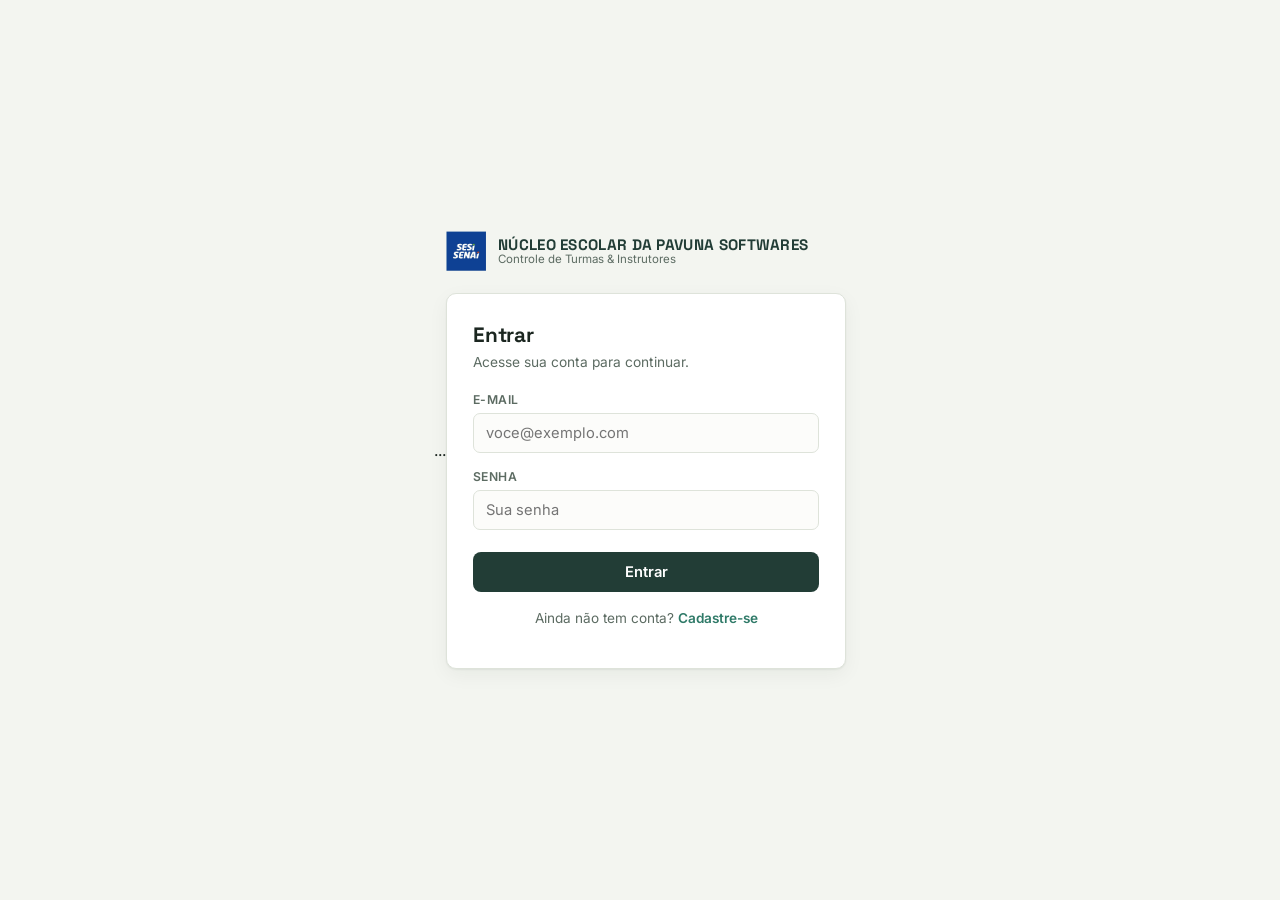
==== Pavuna Softwares/index.html @ 0c537d22 "Add files via upload" ====
<!DOCTYPE html>
<html lang="pt-BR">
<head>
<meta charset="UTF-8">
<meta name="viewport" content="width=device-width, initial-scale=1.0">
<title>PAVUNA SOFTWARES · Controle de Turmas</title>
<script src="auth-guard.js"></script>
<link rel="preconnect" href="https://fonts.googleapis.com">
<link href="https://fonts.googleapis.com/css2?family=Space+Grotesk:wght@500;600;700&family=Inter:wght@400;500;600;700&family=IBM+Plex+Mono:wght@500&display=swap" rel="stylesheet">
<link rel="stylesheet" href="style.css">
<style>
    .brand-icon img {
    max-width: 20%;
    height: auto;
  }
  </style>
</head>
<body>
 ... <!-- Conteúdo da página -->

  <div vw class="enabled">
    <div vw-access-button class="active"></div>
    <div vw-plugin-wrapper>
      <div class="vw-plugin-top-wrapper"></div>
    </div>
  </div>
  <script src="https://vlibras.gov.br/app/vlibras-plugin.js"></script>
  <script>
    new window.VLibras.Widget('https://vlibras.gov.br/app');
  </script>
<header class="topbar">
  <div class="brand">
    <div class="brand-icon">
      <img src="images.jpg" alt="Logo">
    </div>
    <div class="brand-text">
      <strong>NÚCLEO ESCOLAR DA PAVUNA SOFTWARES</strong>
      <span>Controle de Turmas &amp; Instrutores</span>
    </div>
  </div>

  <nav class="tabs" id="tabs">
    <button class="tab active" data-view="grade">Grade da Semana</button>
    <button class="tab" data-view="instrutores">Instrutores</button>
    <button class="tab" data-view="alunos">Alunos</button>
  </nav>

  <button class="menu-toggle" id="menuToggle" aria-label="Abrir menu">
    <span></span><span></span><span></span>
  </button>
</header>

<!-- Menu mobile de acesso rápido -->
<div class="mobile-panel" id="mobilePanel">
  <button class="mobile-link" data-view="grade">Grade da Semana</button>
  <button class="mobile-link" data-view="instrutores">Consulta Instrutores</button>
  <button class="mobile-link" data-view="alunos">Consulta Alunos</button>
</div>

<main>

  <!-- ===================== VIEW: GRADE DA SEMANA ===================== -->
  <section class="view active" id="view-grade">
    <div class="view-head">
      <h1>Grade da semana</h1>
      <p>Turmas em andamento por dia e turno. Toque numa turma para ver detalhes.</p>
    </div>

    <div class="filters">
      <label>Turno
        <select id="filtroTurno">
          <option value="todos">Todos</option>
          <option value="manha">Manhã</option>
          <option value="tarde">Tarde</option>
          <option value="noite">Noite</option>
        </select>
      </label>
      <label>Buscar turma ou instrutor
        <input type="text" id="filtroBusca" placeholder="ex.: Redes, Camila...">
      </label>
      <div class="legend">
        <span class="dot dot-manha"></span> Manhã
        <span class="dot dot-tarde"></span> Tarde
        <span class="dot dot-noite"></span> Noite
      </div>
    </div>

    <div class="grade-scroll">
      <table class="grade" id="tabelaGrade">
        <thead>
          <tr>
            <th class="col-dia">Dia</th>
            <th>Manhã</th>
            <th>Tarde</th>
            <th>Noite</th>
          </tr>
        </thead>
        <tbody id="corpoGrade"></tbody>
      </table>
    </div>
  </section>

  <!-- ===================== VIEW: INSTRUTORES ===================== -->
  <section class="view" id="view-instrutores">
    <div class="view-head">
      <h1>Consulta de instrutores</h1>
      <p>Filtre por instrutor para ver a carga de aulas no período.</p>
    </div>

    <div class="filters">
      <label>Instrutor
        <select id="filtroInstrutor"></select>
      </label>
      <label>De
        <input type="date" id="dataInicial" value="2026-08-03">
      </label>
      <label>Até
        <input type="date" id="dataFinal" value="2026-08-09">
      </label>
    </div>

    <div class="table-wrap">
      <table class="lista" id="tabelaInstrutor">
        <thead>
          <tr><th>Data</th><th>Dia</th><th>Turno</th><th>Turma</th><th>Sala</th><th>Status</th></tr>
        </thead>
        <tbody></tbody>
      </table>
    </div>
    <p class="empty-state" id="vazioInstrutor" hidden>Nenhuma aula encontrada para esse instrutor no período selecionado.</p>
  </section>

  <!-- ===================== VIEW: ALUNOS ===================== -->
  <section class="view" id="view-alunos">
    <div class="view-head">
      <h1>Consulta de alunos</h1>
      <p>Situação de matrícula e frequência por turma.</p>
    </div>

    <div class="filters">
      <label>Turma
        <select id="filtroTurma"></select>
      </label>
      <label>Buscar aluno
        <input type="text" id="buscaAluno" placeholder="nome do aluno...">
      </label>
    </div>

    <div class="cards-alunos" id="listaAlunos"></div>
    <p class="empty-state" id="vazioAluno" hidden>Nenhum aluno encontrado com esses filtros.</p>
  </section>

</main>

<div class="detail-overlay" id="detailOverlay">
  <div class="detail-card" id="detailCard"></div>
</div>

<script src="data.js"></script>
<script src="script.js"></script>
</body>
</html>
---- Pavuna Softwares/style.css ----
:root{
  --bg: #F3F5F0;
  --surface: #FFFFFF;
  --ink: #1B2620;
  --ink-soft: #5C6B62;
  --line: #DEE3DA;
  --primary: #223D36;
  --primary-soft: #2F5148;
  --manha: #D98E2B;
  --tarde: #2F7A68;
  --noite: #45508C;
  --danger: #B0472F;
  --radius: 10px;
  --shadow: 0 1px 2px rgba(20,30,25,.06), 0 6px 20px rgba(20,30,25,.05);
}


*{box-sizing:border-box}
html{scroll-behavior:smooth}
body{
  margin:0;
  background:var(--bg);
  color:var(--ink);
  font-family:'Inter',system-ui,sans-serif;
  -webkit-font-smoothing:antialiased;
}
h1,h2,h3{
  font-family:'Space Grotesk',sans-serif;
  letter-spacing:-.01em;
  margin:0;
}
code, .mono{ font-family:'IBM Plex Mono', monospace; }

/* ============ TOPBAR ============ */
.topbar{
  position:sticky; top:0; z-index:20;
  display:flex; align-items:center; gap:24px;
  background:var(--primary);
  padding:12px 24px;
  box-shadow:var(--shadow);
}
.brand{ display:flex; align-items:center; gap:12px; margin-right:auto; }
.brand-mark{
  width:38px; height:38px; border-radius:9px;
  background:linear-gradient(155deg, var(--manha), var(--tarde));
  color:#fff; font-family:'Space Grotesk'; font-weight:700; font-size:.85rem;
  display:flex; align-items:center; justify-content:center;
  flex-shrink:0;
}
.brand-text{ display:flex; flex-direction:column; line-height:1.15; color:#fff; }
.brand-text strong{ font-family:'Space Grotesk'; font-size:1rem; letter-spacing:.02em; }
.brand-text span{ font-size:.72rem; color:#C9D6CF; }

.tabs{ display:flex; gap:4px; }
.tab{
  appearance:none; border:none; cursor:pointer;
  background:transparent; color:#C9D6CF;
  padding:9px 16px; border-radius:999px;
  font-family:'Inter'; font-weight:600; font-size:.85rem;
  transition:background .15s, color .15s;
}
.tab:hover{ background:rgba(255,255,255,.08); color:#fff; }
.tab.active{ background:#fff; color:var(--primary); }

.menu-toggle{
  display:none; flex-direction:column; gap:4px;
  background:none; border:none; cursor:pointer; padding:8px;
}
.menu-toggle span{ width:20px; height:2px; background:#fff; border-radius:2px; }

.mobile-panel{
  display:none;
  flex-direction:column;
  background:var(--primary-soft);
  padding:8px;
  gap:4px;
}
.mobile-panel.open{ display:flex; }
.mobile-link{
  appearance:none; border:none; text-align:left; cursor:pointer;
  background:rgba(255,255,255,.06); color:#fff;
  padding:12px 14px; border-radius:8px; font-weight:600; font-size:.9rem;
}

@media (max-width: 780px){
  .tabs{ display:none; }
  .menu-toggle{ display:flex; }
}

/* ============ MAIN / VIEWS ============ */
main{ max-width:1180px; margin:0 auto; padding:28px 24px 80px; }
.view{ display:none; animation:fade .25s ease; }
.view.active{ display:block; }
@keyframes fade{ from{opacity:0; transform:translateY(4px)} to{opacity:1; transform:none} }

.view-head{ margin-bottom:20px; }
.view-head h1{ font-size:1.5rem; }
.view-head p{ margin:6px 0 0; color:var(--ink-soft); font-size:.92rem; }

.filters{
  display:flex; flex-wrap:wrap; align-items:end; gap:16px;
  background:var(--surface); border:1px solid var(--line);
  border-radius:var(--radius); padding:16px; margin-bottom:20px;
  box-shadow:var(--shadow);
}
.filters label{
  display:flex; flex-direction:column; gap:6px;
  font-size:.76rem; font-weight:600; color:var(--ink-soft);
  text-transform:uppercase; letter-spacing:.04em;
}
.filters select, .filters input{
  font-family:'Inter'; font-size:.9rem; color:var(--ink);
  border:1px solid var(--line); border-radius:7px;
  padding:9px 10px; background:#fcfcfa; min-width:170px;
}
.filters select:focus, .filters input:focus{
  outline:2px solid var(--tarde); outline-offset:1px;
}
.legend{
  margin-left:auto; display:flex; align-items:center; gap:6px;
  font-size:.78rem; color:var(--ink-soft);
}
.dot{ width:9px; height:9px; border-radius:50%; display:inline-block; margin-left:8px; }
.dot:first-child{ margin-left:0; }
.dot-manha{ background:var(--manha); }
.dot-tarde{ background:var(--tarde); }
.dot-noite{ background:var(--noite); }

/* ============ GRADE (SIGNATURE TABLE) ============ */
.grade-scroll{
  background:var(--surface); border:1px solid var(--line);
  border-radius:var(--radius); overflow:auto; box-shadow:var(--shadow);
}
table.grade{ width:100%; border-collapse:collapse; min-width:720px; }
table.grade thead th{
  text-align:left; font-size:.72rem; text-transform:uppercase; letter-spacing:.06em;
  color:var(--ink-soft); padding:12px 16px; border-bottom:1px solid var(--line);
  position:sticky; top:0; background:var(--surface);
}
table.grade td{ padding:10px 12px; border-bottom:1px solid var(--line); vertical-align:top; }
table.grade tr:last-child td{ border-bottom:none; }
.col-dia{ width:110px; }
td.col-dia{
  font-family:'Space Grotesk'; font-weight:600; font-size:.85rem;
  color:var(--primary); white-space:nowrap;
}
td.col-dia small{ display:block; font-family:'Inter'; font-weight:400; color:var(--ink-soft); font-size:.72rem; }

.chip{
  display:block; width:100%; text-align:left; cursor:pointer;
  background:#fcfcfa; border:1px solid var(--line); border-left:4px solid var(--ink-soft);
  border-radius:7px; padding:8px 10px; margin-bottom:6px;
  font-family:'Inter'; font-size:.82rem; color:var(--ink);
}
.chip:last-child{ margin-bottom:0; }
.chip:hover{ background:#f3f1e9; }
.chip .chip-turma{ font-weight:700; display:block; }
.chip .chip-meta{ font-family:'IBM Plex Mono'; font-size:.7rem; color:var(--ink-soft); }
.chip.shift-manha{ border-left-color:var(--manha); }
.chip.shift-tarde{ border-left-color:var(--tarde); }
.chip.shift-noite{ border-left-color:var(--noite); }
.chip-empty{ color:var(--ink-soft); font-size:.78rem; padding:6px 2px; }

/* ============ TABELA LISTA (instrutores) ============ */
.table-wrap{
  background:var(--surface); border:1px solid var(--line);
  border-radius:var(--radius); overflow:auto; box-shadow:var(--shadow);
}
table.lista{ width:100%; border-collapse:collapse; min-width:600px; }
table.lista thead th{
  text-align:left; font-size:.72rem; text-transform:uppercase; letter-spacing:.06em;
  color:var(--ink-soft); padding:12px 16px; border-bottom:1px solid var(--line);
}
table.lista td{ padding:11px 16px; border-bottom:1px solid var(--line); font-size:.87rem; }
table.lista tr:last-child td{ border-bottom:none; }
table.lista tr:hover td{ background:#faf9f4; }

.badge{
  display:inline-block; padding:3px 9px; border-radius:999px;
  font-size:.72rem; font-weight:600;
}
.badge-confirmada{ background:#E5F0EA; color:var(--tarde); }
.badge-reposicao{ background:#FCEFDA; color:var(--manha); }
.badge-cancelada{ background:#F7E3DD; color:var(--danger); }

/* ============ ALUNOS ============ */
.cards-alunos{
  display:grid; grid-template-columns:repeat(auto-fill, minmax(230px,1fr));
  gap:12px;
}
.aluno-card{
  background:var(--surface); border:1px solid var(--line);
  border-radius:var(--radius); padding:14px; box-shadow:var(--shadow);
}
.aluno-top{ display:flex; justify-content:space-between; align-items:start; gap:8px; }
.aluno-nome{ font-family:'Space Grotesk'; font-weight:600; font-size:.94rem; }
.aluno-turma{ font-size:.76rem; color:var(--ink-soft); margin-top:2px; }
.freq-bar{ height:6px; border-radius:4px; background:var(--line); margin-top:12px; overflow:hidden; }
.freq-fill{ height:100%; background:var(--tarde); }
.freq-fill.low{ background:var(--danger); }
.freq-label{ font-size:.72rem; color:var(--ink-soft); margin-top:6px; font-family:'IBM Plex Mono'; }

.empty-state{ color:var(--ink-soft); font-size:.88rem; padding:24px 4px; text-align:center; }

/* ============ DETALHE (overlay) ============ */
.detail-overlay{
  display:none; position:fixed; inset:0; background:rgba(20,30,25,.45);
  align-items:center; justify-content:center; padding:20px; z-index:50;
}
.detail-overlay.open{ display:flex; }
.detail-card{
  background:var(--surface); border-radius:14px; padding:22px;
  max-width:380px; width:100%; box-shadow:0 20px 60px rgba(0,0,0,.3);
}
.detail-card h3{ font-size:1.05rem; margin-bottom:4px; }
.detail-row{
  display:flex; justify-content:space-between; gap:12px;
  padding:8px 0; border-bottom:1px solid var(--line); font-size:.86rem;
}
.detail-row:last-of-type{ border-bottom:none; }
.detail-row span:first-child{ color:var(--ink-soft); }
.detail-close{
  margin-top:16px; width:100%; padding:10px; border:none; border-radius:8px;
  background:var(--primary); color:#fff; font-weight:600; cursor:pointer;
}

:focus-visible{ outline:2px solid var(--tarde); outline-offset:2px; }

@media (prefers-reduced-motion: reduce){
  .view{ animation:none; }
  html{ scroll-behavior:auto; }
}
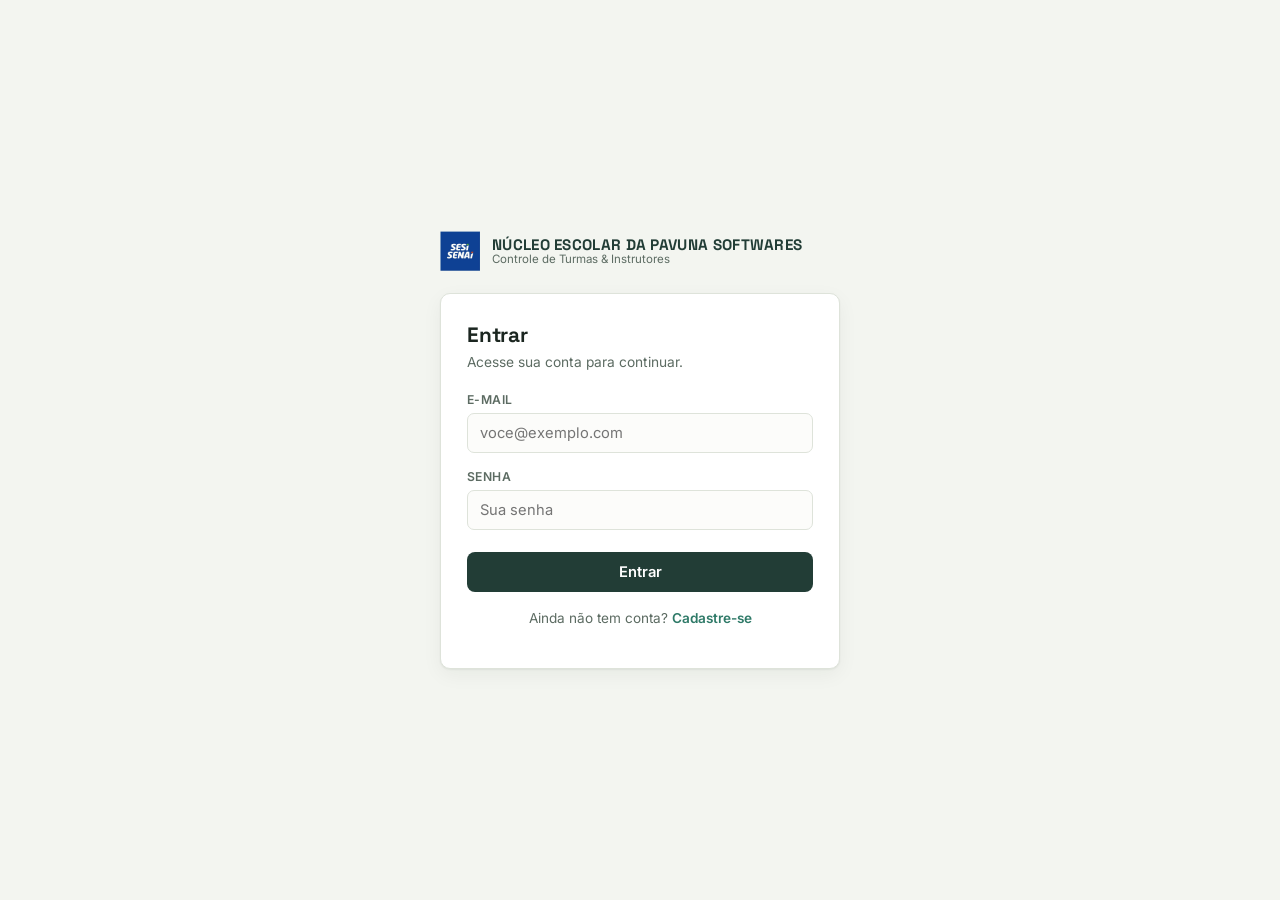
==== commit d27c9694: "Update logo images in index.html" ====
--- a/Pavuna Softwares/index.html
+++ b/Pavuna Softwares/index.html
@@ -16,7 +16,7 @@
   </style>
 </head>
 <body>
- ... <!-- Conteúdo da página -->
+ <!-- Conteúdo da página -->
 
   <div vw class="enabled">
     <div vw-access-button class="active"></div>
@@ -31,7 +31,8 @@
 <header class="topbar">
   <div class="brand">
     <div class="brand-icon">
-      <img src="images.jpg" alt="Logo">
+      <img src="Pavuna Softwares/SENAI_Port_com_assinatura_cor.png" alt="Logo">
+         <img src="Pavuna Softwares/SESI_Port_com_assinatura_cor.png" alt="Logo">
     </div>
     <div class="brand-text">
       <strong>NÚCLEO ESCOLAR DA PAVUNA SOFTWARES</strong>
